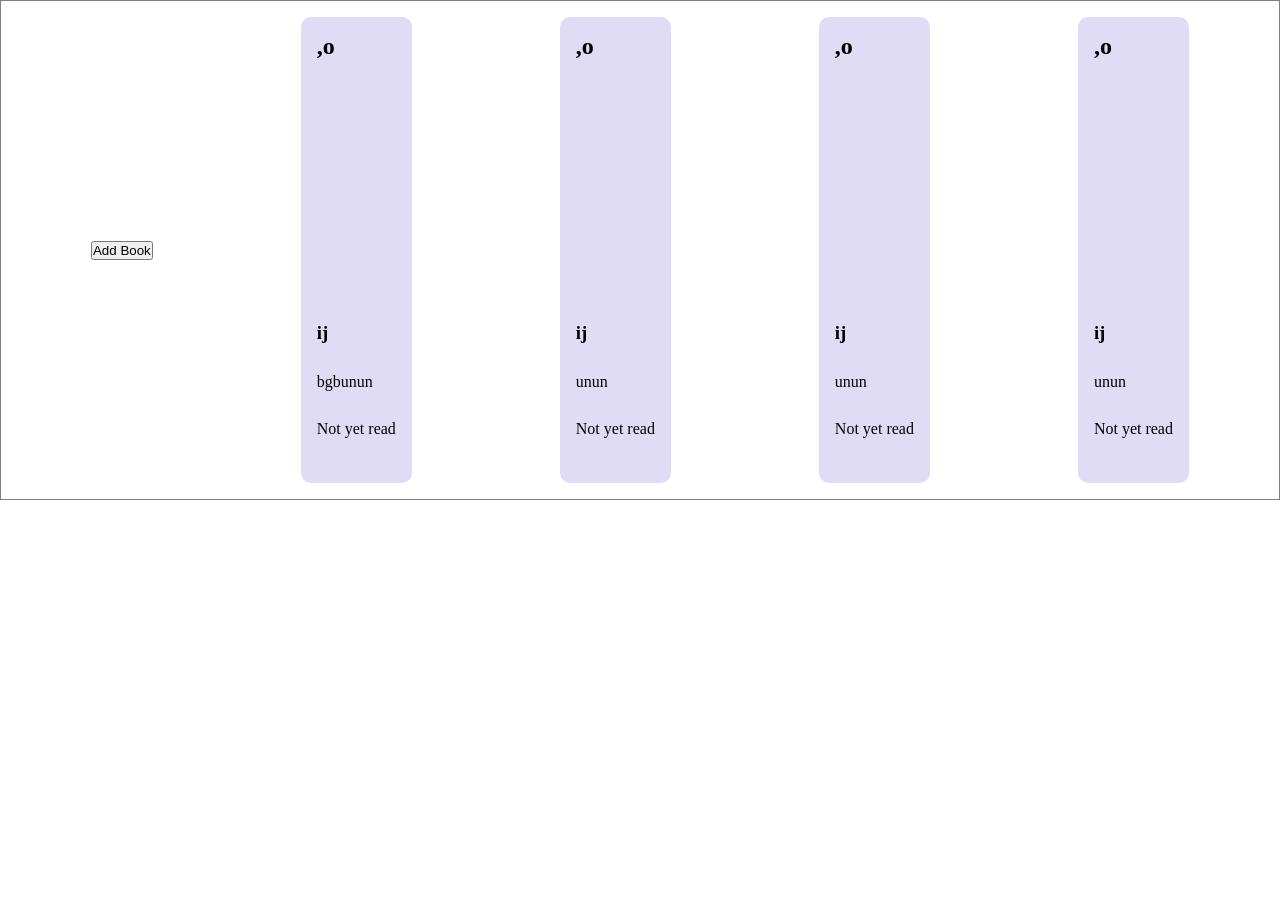
==== index.html @ c94ab817 "basic modal created" ====
<!DOCTYPE html>
<html lang="en">

<head>
    <meta charset="UTF-8">
    <meta name="viewport" content="width=device-width, initial-scale=1.0">
    <link rel="stylesheet" href="style.css">
    <script src="script.js" defer></script>
    <title>Document</title>
</head>

<body>
    <div class="container">
        <button onclick=showDialog(true)>Add Book</button>
    </div>
    <dialog closedBy="closerequest">
        <div class="form-container">
            <h2>Book Details</h2>
            <form>
                <p><label for="title">Book Title</label><input type="text" name="book_title" id="title" required></p>
                <p><label for="author">Book Author</label><input type="text" name="book_author" id="author" required></p>
                <p><label for="pages">Pages Read</label><input type="number" name="pages_read" id="pages" required></p>
                <div class="lower-btn">
                    <button type="button" onclick="showDialog(false)">Cancel</button>
                    <button type="submit">Add</button>
                </div>
            </form>
        </div>
    </dialog>
</body>

</html>
---- style.css ----
*{
    padding: 0;
    margin: 0;
    box-sizing: border-box;
}
.container{
    border: 1px solid gray;
    height: 500px;
    padding: 1em;

    display: flex;
    align-items: center;
    justify-content: space-around;
}
.item{
    background-color: rgb(224, 220, 245);
    height: 100%;
    padding: 1em;
    border-radius: 10px;

    display: grid;
    grid-template-rows:60% 40%;
}
.lower{
    display: flex;
    flex-direction: column;
    justify-content: space-evenly;
}
dialog{
    width: 500px;
    height: 50%;
    border-radius: 10px;
    position: absolute;
    left: 30%;
    top: 20%;

}
dialog::backdrop{
    opacity: .6;
    background-color: gray;
}
.form-container{
    padding: 40px;
    font-size: 1.5rem;
    height: 100%;

    display: grid;
    grid-template-rows: auto 1fr;
}
.form-container h2{
    text-align: center;
}
 form{
    display: flex;
    flex-direction: column;
    gap: 20%;
}
form .lower-btn{
    margin-top: auto;
    margin-bottom: 20px;
    margin-left:auto;
    margin-right: auto;
}
.lower-btn button{
    font-size: 1.2rem;
    padding: .4em;
    border-radius: 10px;
}
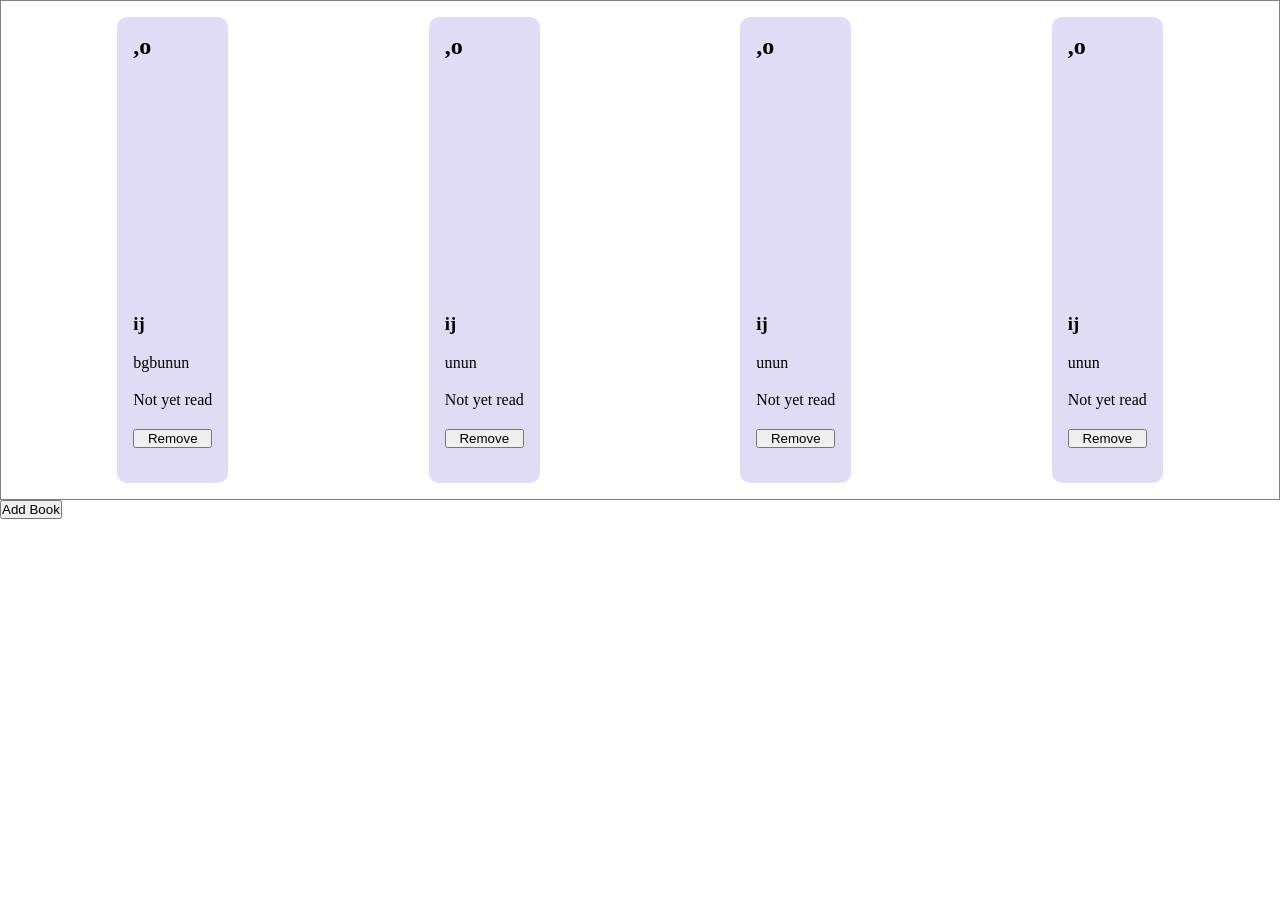
==== commit 3e8a930c: "done with delete button" ====
--- a/index.html
+++ b/index.html
@@ -11,18 +11,18 @@
 
 <body>
     <div class="container">
-        <button onclick=showDialog(true)>Add Book</button>
     </div>
+    <button onclick=showDialog(true)>Add Book</button>
     <dialog closedBy="closerequest">
         <div class="form-container">
             <h2>Book Details</h2>
             <form>
                 <p><label for="title">Book Title</label><input type="text" name="book_title" id="title" required></p>
                 <p><label for="author">Book Author</label><input type="text" name="book_author" id="author" required></p>
-                <p><label for="pages">Pages Read</label><input type="number" name="pages_read" id="pages" required></p>
+                <p><label for="pages">Pages</label><input type="number" name="pages_read" id="pages" required></p>
                 <div class="lower-btn">
                     <button type="button" onclick="showDialog(false)">Cancel</button>
-                    <button type="submit">Add</button>
+                    <button type="submit" id="addBook">Add</button>
                 </div>
             </form>
         </div>
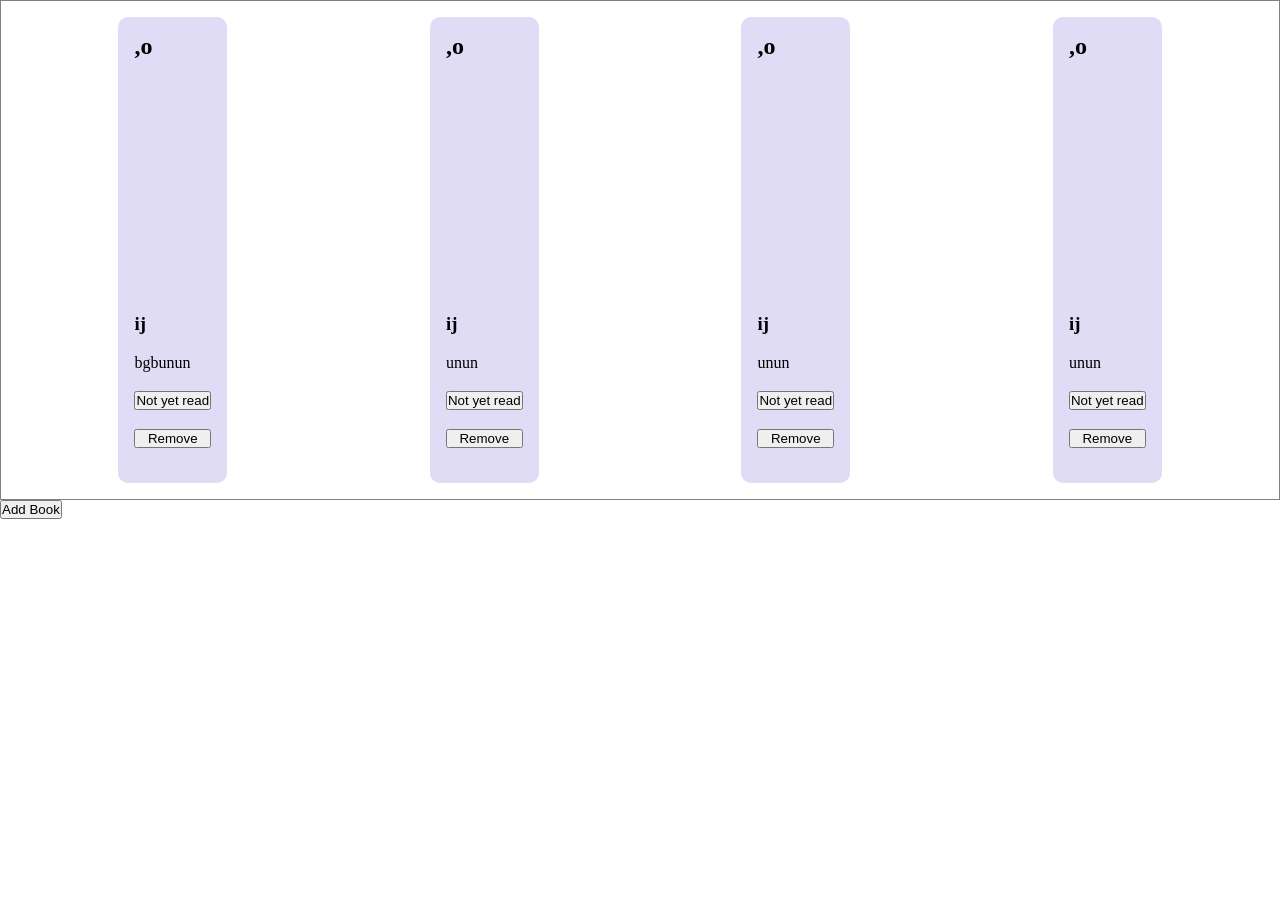
==== commit f8bcddd0: "finish with library logic" ====
--- a/index.html
+++ b/index.html
@@ -20,6 +20,7 @@
                 <p><label for="title">Book Title</label><input type="text" name="book_title" id="title" required></p>
                 <p><label for="author">Book Author</label><input type="text" name="book_author" id="author" required></p>
                 <p><label for="pages">Pages</label><input type="number" name="pages_read" id="pages" required></p>
+                <p><input type="checkbox" name="isRead" id="isRead"><label for="read">Book Read</label></p>
                 <div class="lower-btn">
                     <button type="button" onclick="showDialog(false)">Cancel</button>
                     <button type="submit" id="addBook">Add</button>
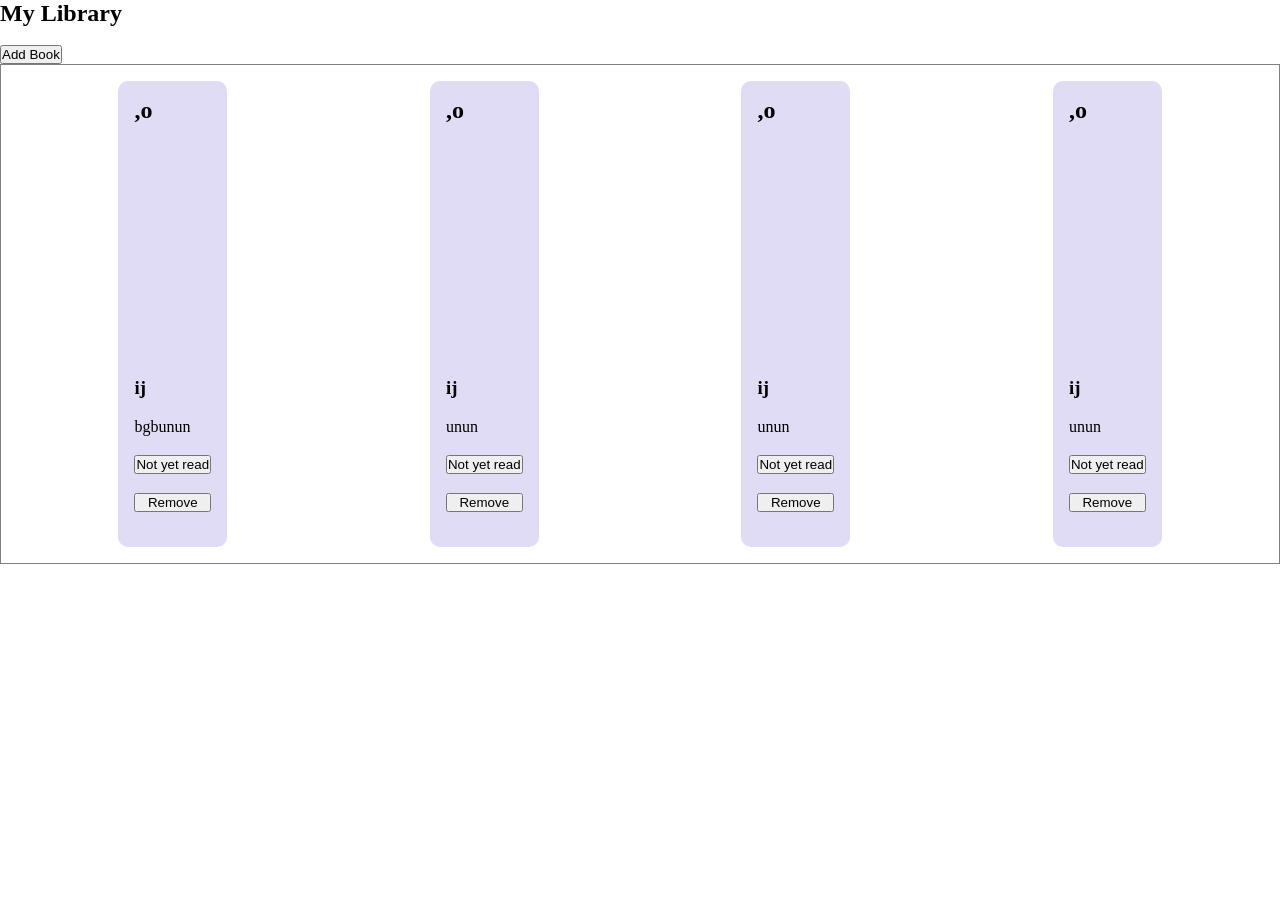
==== commit 93e3d48e: "done with heading" ====
--- a/index.html
+++ b/index.html
@@ -2,25 +2,39 @@
 <html lang="en">
 
 <head>
-    <meta charset="UTF-8">
-    <meta name="viewport" content="width=device-width, initial-scale=1.0">
-    <link rel="stylesheet" href="style.css">
+    <meta charset="UTF-8" />
+    <meta name="viewport" content="width=device-width, initial-scale=1.0" />
+    <link rel="stylesheet" href="style.css" />
     <script src="script.js" defer></script>
     <title>Document</title>
 </head>
 
 <body>
-    <div class="container">
+    <div class="top">
+        <div class="heading">
+            <h2>My Library</h2>
+            <img src="" alt="">
+        </div>
+        <button onclick="showDialog(true)">Add Book</button>
     </div>
-    <button onclick=showDialog(true)>Add Book</button>
+
+    <div class="container"></div>
     <dialog closedBy="closerequest">
         <div class="form-container">
             <h2>Book Details</h2>
             <form>
-                <p><label for="title">Book Title</label><input type="text" name="book_title" id="title" required></p>
-                <p><label for="author">Book Author</label><input type="text" name="book_author" id="author" required></p>
-                <p><label for="pages">Pages</label><input type="number" name="pages_read" id="pages" required></p>
-                <p><input type="checkbox" name="isRead" id="isRead"><label for="read">Book Read</label></p>
+                <p>
+                    <label for="title">Book Title</label><input type="text" name="book_title" id="title" required />
+                </p>
+                <p>
+                    <label for="author">Book Author</label><input type="text" name="book_author" id="author" required />
+                </p>
+                <p>
+                    <label for="pages">Pages</label><input type="number" name="pages_read" id="pages" required />
+                </p>
+                <p>
+                    <input type="checkbox" name="isRead" id="isRead" /><label for="read">Book Read</label>
+                </p>
                 <div class="lower-btn">
                     <button type="button" onclick="showDialog(false)">Cancel</button>
                     <button type="submit" id="addBook">Add</button>
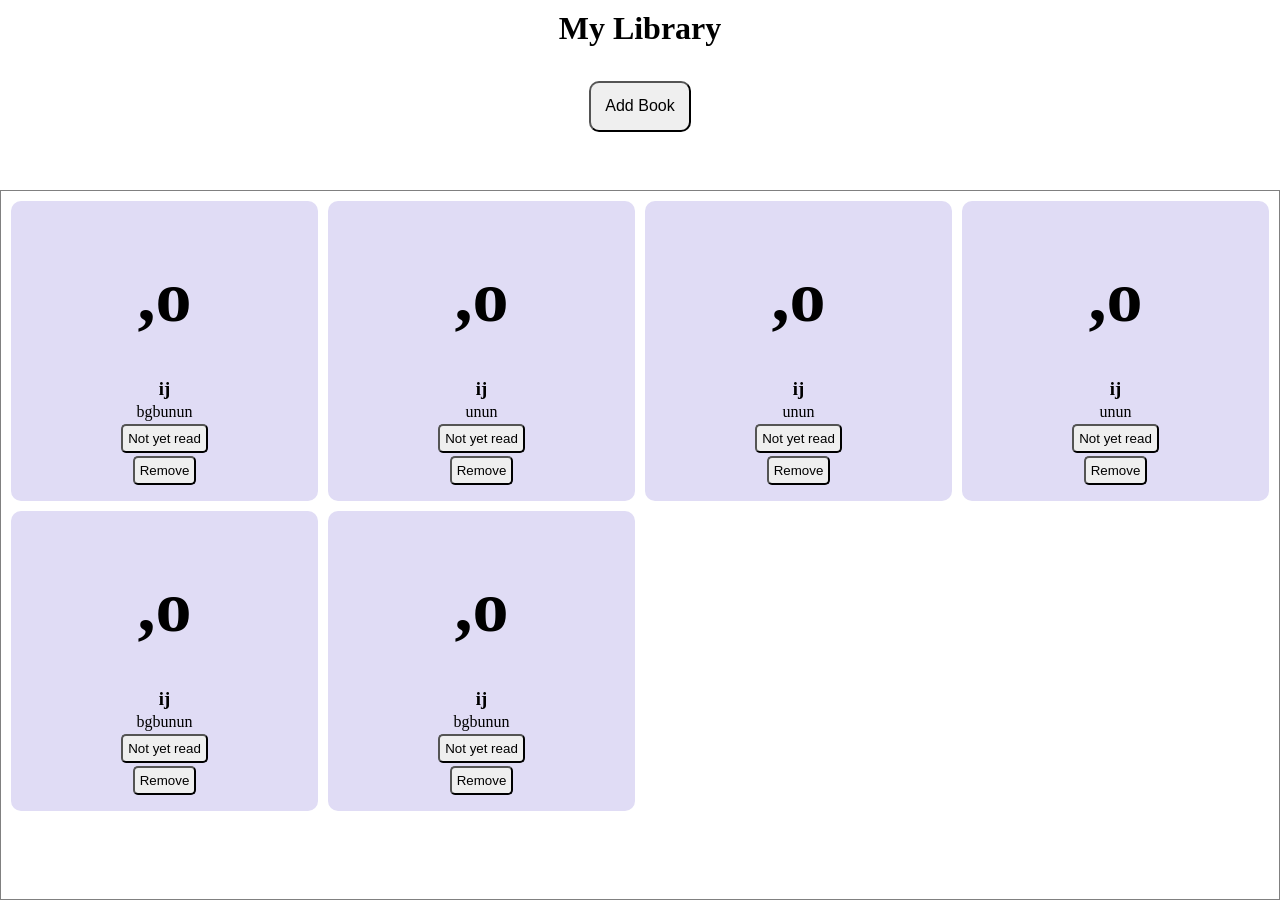
==== commit 144c4ad2: "done item header text and item image" ====
--- a/index.html
+++ b/index.html
@@ -35,6 +35,9 @@
                 <p>
                     <input type="checkbox" name="isRead" id="isRead" /><label for="read">Book Read</label>
                 </p>
+                <p>
+                    <input id="imageInput" type="file" accept="image/*">
+                </p>
                 <div class="lower-btn">
                     <button type="button" onclick="showDialog(false)">Cancel</button>
                     <button type="submit" id="addBook">Add</button>
--- a/style.css
+++ b/style.css
@@ -3,20 +3,69 @@
     margin: 0;
     box-sizing: border-box;
 }
+body{
+    height: 100vh;
+    display: flex;
+    flex-direction: column;
+    gap: 10px;
+}
+.top{
+    display: flex;
+    flex-direction: column;
+    flex-basis: 20%;
+    padding-top: 10px;
+    align-items: center;
+    gap: 1em;
+}
+.no-image{
+    display: flex;
+    justify-content: center;
+    align-items: center;
+    font-size: 3rem; 
+}
+.image-present{
+    position: absolute;
+    top: 0%;
+    left: 45%;
+    font-size: 1.5rem;
+}
+.imagePreview{
+width: 100%;
+height: 100%;
+}
+.imagePreview img{
+    height: 100%;
+    width: 100%;
+    object-fit: contain;
+    object-position: center;
+}
+
+.top button{
+    padding: .9em;
+    font-size: 1rem;
+    border-radius: 10px;
+}
+.top h2{
+    font-size: 2rem;
+}
+
 .container{
     border: 1px solid gray;
-    height: 500px;
-    padding: 1em;
+    flex: 1;
+    padding: 10px;
 
-    display: flex;
-    align-items: center;
-    justify-content: space-around;
+    display: grid;
+    grid-auto-flow: row;
+    grid-template-columns: repeat(auto-fill,minmax(300px,1fr));
+    grid-auto-rows: 300px;
+    gap: 10px;
 }
 .item{
     background-color: rgb(224, 220, 245);
     height: 100%;
     padding: 1em;
     border-radius: 10px;
+    position: relative;
 
     display: grid;
     grid-template-rows:60% 40%;
@@ -24,7 +73,12 @@
 .lower{
     display: flex;
     flex-direction: column;
-    justify-content: space-evenly;
+    align-items: center;
+    justify-content: space-between;
+}
+.lower button{
+    padding: 5px;
+    border-radius: 5px;
 }
 dialog{
     width: 500px;
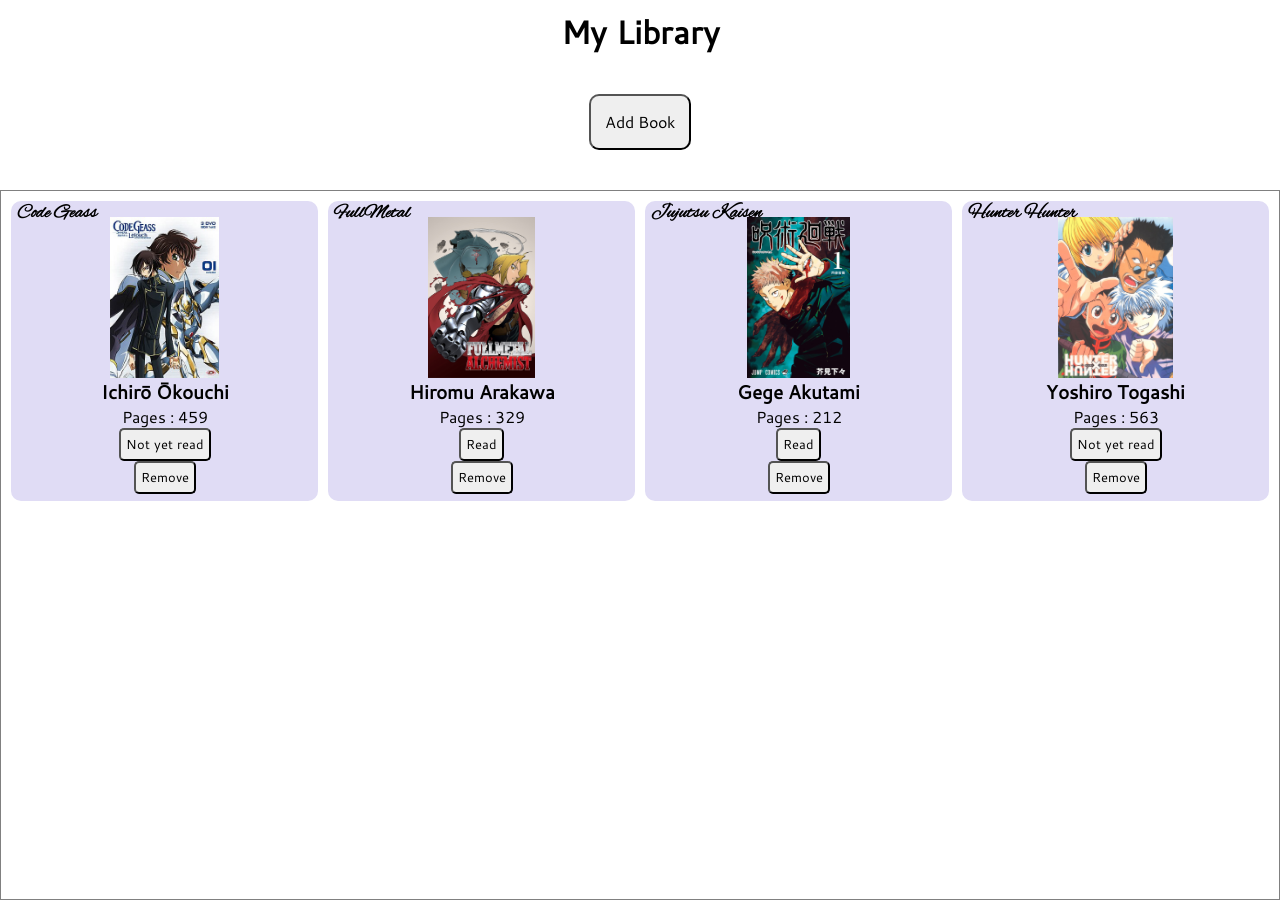
==== commit 56695885: "imageLabel" ====
--- a/index.html
+++ b/index.html
@@ -24,19 +24,19 @@
             <h2>Book Details</h2>
             <form>
                 <p>
-                    <label for="title">Book Title</label><input type="text" name="book_title" id="title" required />
+                    <label for="title">Book Title :</label><input type="text" name="book_title" id="title" required />
                 </p>
                 <p>
-                    <label for="author">Book Author</label><input type="text" name="book_author" id="author" required />
+                    <label for="author">Book Author :</label><input type="text" name="book_author" id="author" required />
                 </p>
                 <p>
-                    <label for="pages">Pages</label><input type="number" name="pages_read" id="pages" required />
+                    <label for="pages">Pages :</label><input type="number" name="pages_read" id="pages" required />
                 </p>
                 <p>
-                    <input type="checkbox" name="isRead" id="isRead" /><label for="read">Book Read</label>
+                    <label for="read">Book Read :</label><input type="checkbox" name="isRead" id="isRead" />
                 </p>
-                <p>
-                    <input id="imageInput" type="file" accept="image/*">
+                <p id="check">
+                    <label for="imageInput">Book Cover(optional) :</label><input id="imageInput" type="file" accept="image/*">
                 </p>
                 <div class="lower-btn">
                     <button type="button" onclick="showDialog(false)">Cancel</button>
--- a/style.css
+++ b/style.css
@@ -1,7 +1,36 @@
+@font-face {
+    font-family: 'Alex Brush';
+    src: url('font/AlexBrush-Regular.woff2') format('woff2'),
+        url('font/AlexBrush-Regular.woff') format('woff');
+    font-weight: normal;
+    font-style: normal;
+    font-display: swap;
+}
+@font-face {
+    font-family: 'Kaushan Script';
+    src: url('font/KaushanScript-Regular.woff2') format('woff2'),
+        url('font/KaushanScript-Regular.woff') format('woff');
+    font-weight: normal;
+    font-style: normal;
+    font-display: swap;
+}
+
+@font-face {
+    font-family: 'Cantarell';
+    src: url('font/Cantarell-Regular.woff2') format('woff2'),
+        url('font/Cantarell-Regular.woff') format('woff');
+    font-weight: 500;
+    font-style: normal;
+    font-display: swap;
+}
+
+
+
 *{
     padding: 0;
     margin: 0;
     box-sizing: border-box;
+    font-family: 'Cantarell';
 }
 body{
     height: 100vh;
@@ -18,16 +47,19 @@
     gap: 1em;
 }
 .no-image{
+    font-family: 'Kaushan Script';
     display: flex;
     justify-content: center;
     align-items: center;
     font-size: 3rem; 
+
 }
 .image-present{
     position: absolute;
     top: 0%;
-    left: 45%;
-    font-size: 1.5rem;
+    left: 2%;
+    font-size: 1.2rem;
+    font-family: 'Alex Brush';
 }
 .imagePreview{
 width: 100%;
@@ -80,12 +112,18 @@
     padding: 5px;
     border-radius: 5px;
 }
+.have-read{
+    background-color: #80b918;
+}
+.not-read{
+    background-color: #c1121f;
+}
 dialog{
     width: 500px;
-    height: 50%;
+    height: 500px;
     border-radius: 10px;
     position: absolute;
-    left: 30%;
+    left: 40%;
     top: 20%;
 
 }
@@ -104,14 +142,21 @@
 .form-container h2{
     text-align: center;
 }
- form{
-    display: flex;
-    flex-direction: column;
-    gap: 20%;
+form{
+display: grid;
+grid-template-columns: 1fr;
+gap: 10px;
+}
+form p{
+    display: grid;
+    padding: 10px 5px;
+    grid-template-columns:40% 1fr ;
+}
+p input[type="text"]{
+    font-size: 1.4rem;
 }
 form .lower-btn{
     margin-top: auto;
-    margin-bottom: 20px;
     margin-left:auto;
     margin-right: auto;
 }
